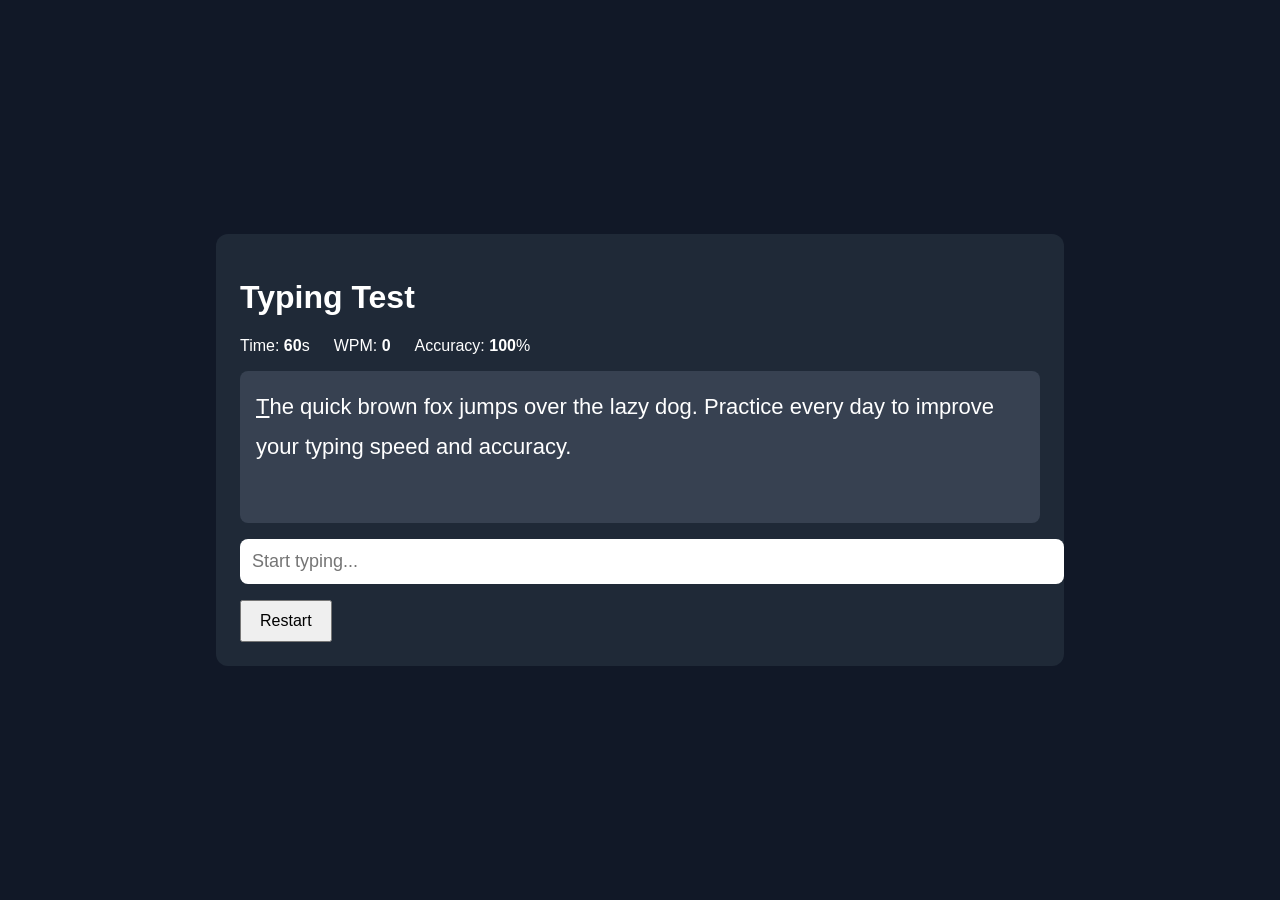
==== index.html @ 37bedf0f "Add files via upload" ====
<!DOCTYPE html>
<html lang="en">
<head>
<meta charset="UTF-8">
<meta name="viewport" content="width=device-width,initial-scale=1.0">
<title>Typing Test MVP</title>
<link rel="stylesheet" href="style.css">
</head>
<body>
<div class="container">
<h1>Typing Test</h1>
<div class="stats">
<span>Time: <b id="time">60</b>s</span>
<span>WPM: <b id="wpm">0</b></span>
<span>Accuracy: <b id="accuracy">100</b>%</span>
</div>
<div id="text" class="text"></div>
<input id="input" type="text" autocomplete="off" placeholder="Start typing...">
<div class="buttons">
<button id="restart">Restart</button>
</div>
</div>
<script src="script.js"></script>
</body>
</html>
---- style.css ----
body{font-family:Arial,sans-serif;background:#111827;color:#fff;display:flex;justify-content:center;align-items:center;height:100vh;margin:0}
.container{width:min(800px,90%);background:#1f2937;padding:24px;border-radius:12px}
.stats{display:flex;gap:24px;margin:16px 0}
.text{font-size:22px;line-height:1.8;background:#374151;padding:16px;border-radius:8px;min-height:120px}
.correct{color:#22c55e}.wrong{color:#ef4444}.current{text-decoration:underline}
input{width:100%;padding:12px;margin-top:16px;font-size:18px;border-radius:8px;border:none}
button{margin-top:16px;padding:10px 18px;font-size:16px}
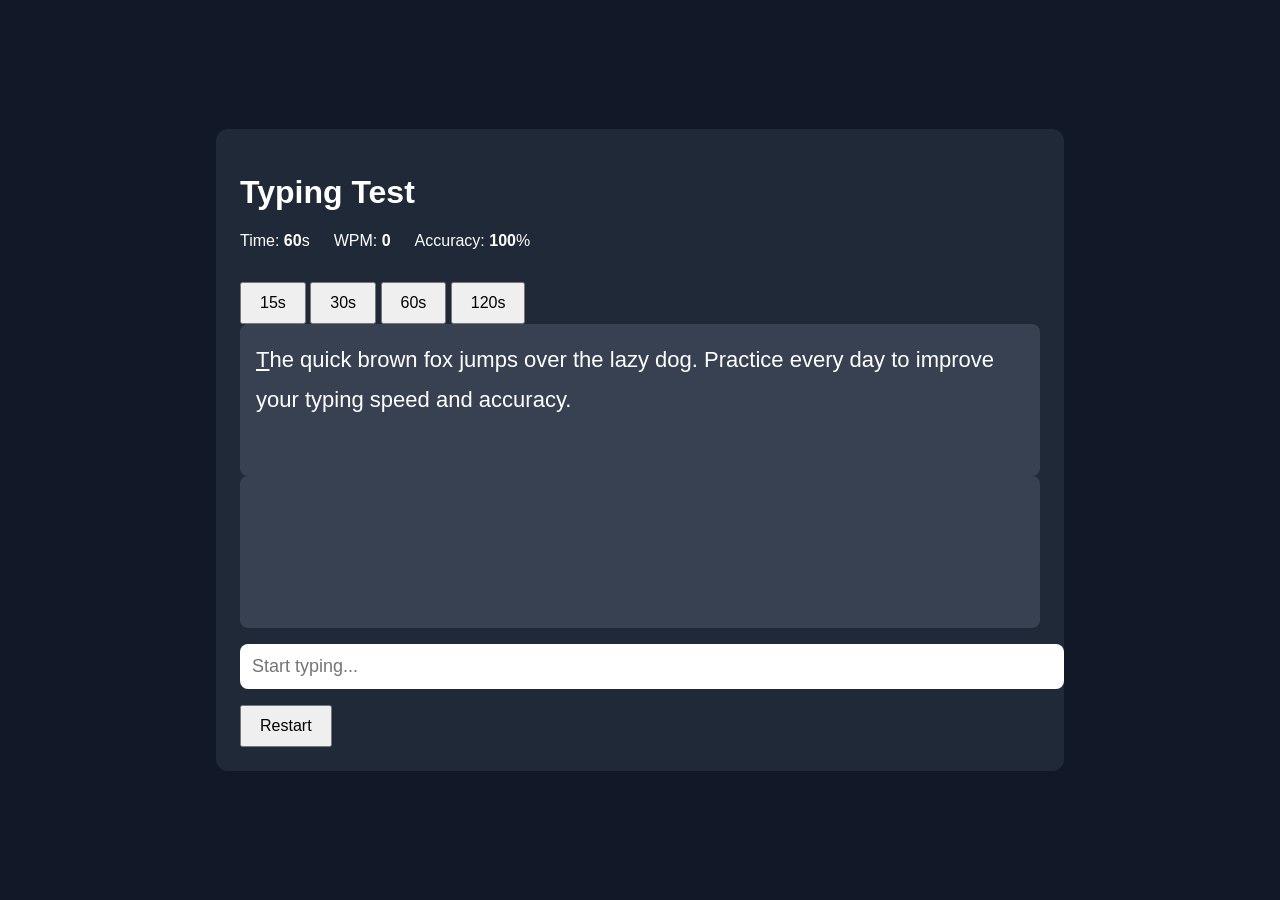
==== commit 1e7689ff: "Add duration buttons for typing test Added buttons to set typing duration options." ====
--- a/index.html
+++ b/index.html
@@ -14,6 +14,14 @@
 <span>WPM: <b id="wpm">0</b></span>
 <span>Accuracy: <b id="accuracy">100</b>%</span>
 </div>
+<div class="duration">
+    <button onclick="setDuration(15)">15s</button>
+    <button onclick="setDuration(30)">30s</button>
+    <button onclick="setDuration(60)">60s</button>
+    <button onclick="setDuration(120)">120s</button>
+</div>
+
+<div id="text" class="text"></div>
 <div id="text" class="text"></div>
 <input id="input" type="text" autocomplete="off" placeholder="Start typing...">
 <div class="buttons">
@@ -22,4 +30,4 @@
 </div>
 <script src="script.js"></script>
 </body>
-</html>+</html>
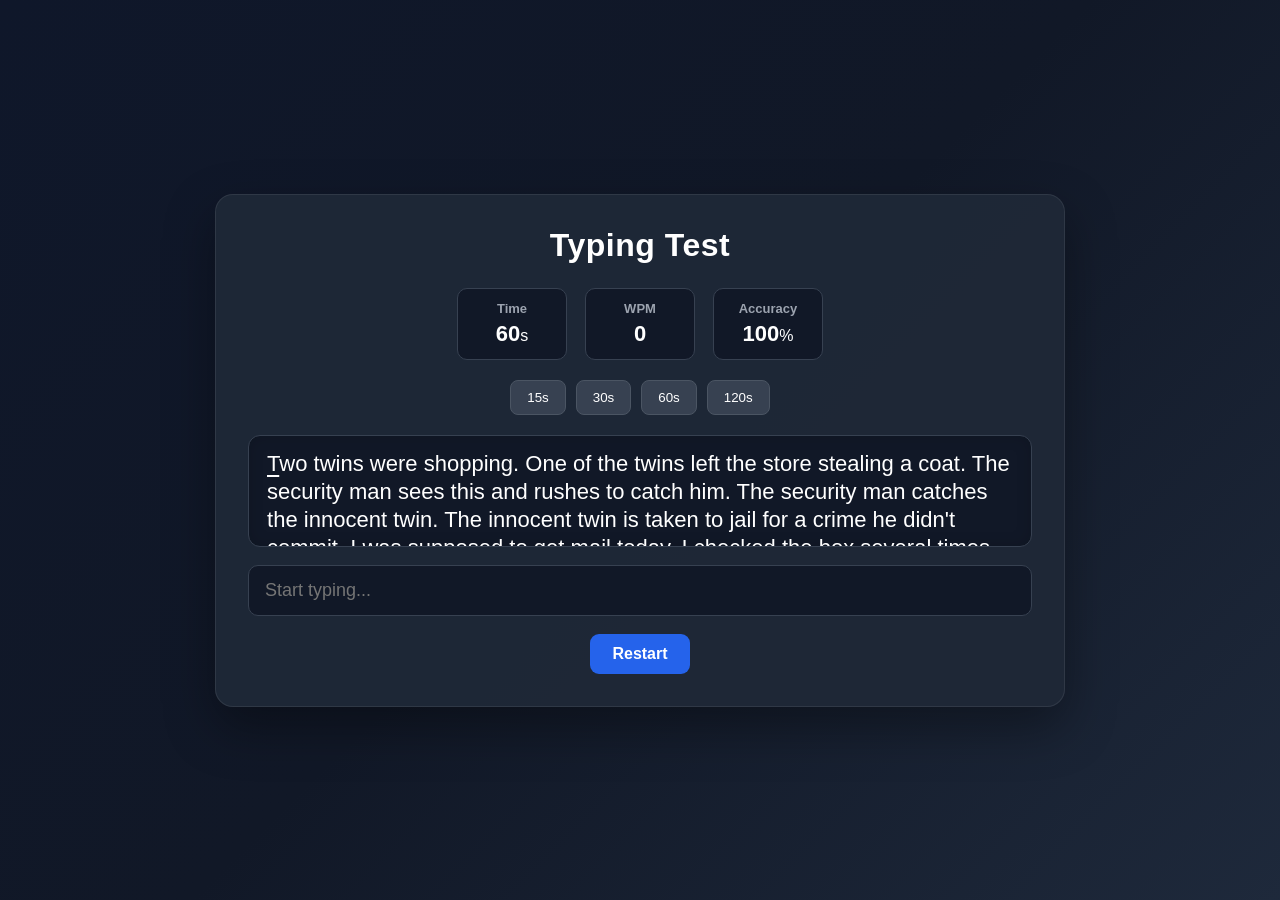
==== commit 294dfb0a: "ui fix" ====
--- a/index.html
+++ b/index.html
@@ -1,33 +1,95 @@
 <!DOCTYPE html>
 <html lang="en">
+
 <head>
-<meta charset="UTF-8">
-<meta name="viewport" content="width=device-width,initial-scale=1.0">
-<title>Typing Test MVP</title>
-<link rel="stylesheet" href="style.css">
+    <meta charset="UTF-8">
+
+    <meta
+        name="viewport"
+        content="width=device-width, initial-scale=1.0"
+    >
+
+    <title>Typing Speed Tester</title>
+
+    <link rel="stylesheet" href="style.css">
 </head>
+
 <body>
-<div class="container">
-<h1>Typing Test</h1>
-<div class="stats">
-<span>Time: <b id="time">60</b>s</span>
-<span>WPM: <b id="wpm">0</b></span>
-<span>Accuracy: <b id="accuracy">100</b>%</span>
-</div>
-<div class="duration">
-    <button onclick="setDuration(15)">15s</button>
-    <button onclick="setDuration(30)">30s</button>
-    <button onclick="setDuration(60)">60s</button>
-    <button onclick="setDuration(120)">120s</button>
-</div>
 
-<div id="text" class="text"></div>
-<div id="text" class="text"></div>
-<input id="input" type="text" autocomplete="off" placeholder="Start typing...">
-<div class="buttons">
-<button id="restart">Restart</button>
-</div>
-</div>
-<script src="script.js"></script>
+    <div class="container">
+
+        <h1>Typing Test</h1>
+
+        <!-- Test statistics -->
+        <div class="stats">
+
+            <div>
+                <strong>Time</strong>
+                <span id="time">60</span>s
+            </div>
+
+            <div>
+                <strong>WPM</strong>
+                <span id="wpm">0</span>
+            </div>
+
+            <div>
+                <strong>Accuracy</strong>
+                <span id="accuracy">100</span>%
+            </div>
+
+        </div>
+
+
+        <!-- Test duration -->
+        <div class="duration">
+
+            <button onclick="setDuration(15)">
+                15s
+            </button>
+
+            <button onclick="setDuration(30)">
+                30s
+            </button>
+
+            <button onclick="setDuration(60)">
+                60s
+            </button>
+
+            <button onclick="setDuration(120)">
+                120s
+            </button>
+
+        </div>
+
+
+        <!-- Typing passage -->
+        <div
+            class="text"
+            id="text"
+        ></div>
+
+
+        <!-- User typing input -->
+        <input
+            type="text"
+            id="input"
+            placeholder="Start typing..."
+            autocomplete="off"
+            spellcheck="false"
+        >
+
+
+        <!-- Restart current test -->
+        <button id="restart">
+            Restart
+        </button>
+
+    </div>
+
+
+    <script src="script.js"></script>
+
 </body>
-</html>
+
+</html>
--- a/style.css
+++ b/style.css
@@ -1,7 +1,200 @@
-body{font-family:Arial,sans-serif;background:#111827;color:#fff;display:flex;justify-content:center;align-items:center;height:100vh;margin:0}
-.container{width:min(800px,90%);background:#1f2937;padding:24px;border-radius:12px}
-.stats{display:flex;gap:24px;margin:16px 0}
-.text{font-size:22px;line-height:1.8;background:#374151;padding:16px;border-radius:8px;min-height:120px}
-.correct{color:#22c55e}.wrong{color:#ef4444}.current{text-decoration:underline}
-input{width:100%;padding:12px;margin-top:16px;font-size:18px;border-radius:8px;border:none}
-button{margin-top:16px;padding:10px 18px;font-size:16px}
+* {
+    box-sizing: border-box;
+}
+
+body {
+    font-family: Arial, sans-serif;
+    background: linear-gradient(135deg, #0f172a, #111827, #1e293b);
+    color: #ffffff;
+    display: flex;
+    justify-content: center;
+    align-items: center;
+    min-height: 100vh;
+    margin: 0;
+    padding: 20px;
+}
+
+.container {
+    width: min(850px, 95%);
+    background: rgba(31, 41, 55, 0.95);
+    padding: 32px;
+    border-radius: 18px;
+    box-shadow: 0 20px 50px rgba(0, 0, 0, 0.35);
+    border: 1px solid rgba(255, 255, 255, 0.08);
+}
+
+h1 {
+    text-align: center;
+    margin: 0 0 24px;
+    font-size: 32px;
+    letter-spacing: 0.5px;
+}
+
+.stats {
+    display: flex;
+    justify-content: center;
+    gap: 18px;
+    margin: 20px 0;
+    flex-wrap: wrap;
+}
+
+.stats div {
+    background: #111827;
+    padding: 12px 20px;
+    border-radius: 10px;
+    min-width: 110px;
+    text-align: center;
+    border: 1px solid #374151;
+}
+
+.stats strong {
+    display: block;
+    font-size: 13px;
+    color: #9ca3af;
+    margin-bottom: 5px;
+}
+
+.stats span {
+    font-size: 22px;
+    font-weight: bold;
+}
+
+.duration {
+    display: flex;
+    justify-content: center;
+    gap: 10px;
+    flex-wrap: wrap;
+    margin: 20px 0;
+}
+
+.duration button {
+    margin-top: 0;
+    padding: 9px 16px;
+    border: 1px solid #4b5563;
+    background: #374151;
+    color: white;
+    border-radius: 8px;
+    cursor: pointer;
+    transition: 0.2s ease;
+}
+
+.duration button:hover {
+    background: #4b5563;
+    transform: translateY(-1px);
+}
+
+.text {
+    font-size: 22px;
+    line-height: 28px;
+
+    /* Exactly four lines */
+    height: 112px;
+    overflow: hidden;
+
+    background: #111827;
+    padding: 14px 18px;
+    border-radius: 12px;
+
+    border: 1px solid #374151;
+    box-shadow: inset 0 0 15px rgba(0, 0, 0, 0.15);
+
+    word-wrap: break-word;
+}
+
+.correct {
+    color: #22c55e;
+}
+
+.wrong {
+    color: #ef4444;
+    text-decoration: underline;
+}
+
+.current {
+    text-decoration: underline;
+    text-decoration-thickness: 2px;
+    text-underline-offset: 4px;
+}
+
+input {
+    width: 100%;
+    padding: 14px 16px;
+    margin-top: 18px;
+
+    font-size: 18px;
+    color: white;
+    background: #111827;
+
+    border: 1px solid #374151;
+    border-radius: 10px;
+
+    outline: none;
+    transition: 0.2s ease;
+}
+
+input:focus {
+    border-color: #60a5fa;
+    box-shadow: 0 0 0 3px rgba(96, 165, 250, 0.15);
+}
+
+input:disabled {
+    opacity: 0.6;
+    cursor: not-allowed;
+}
+
+#restart {
+    display: block;
+    margin: 18px auto 0;
+
+    padding: 11px 22px;
+
+    font-size: 16px;
+    font-weight: bold;
+
+    color: white;
+    background: #2563eb;
+
+    border: none;
+    border-radius: 9px;
+
+    cursor: pointer;
+    transition: 0.2s ease;
+}
+
+#restart:hover {
+    background: #1d4ed8;
+    transform: translateY(-1px);
+}
+
+#restart:active {
+    transform: translateY(0);
+}
+
+@media (max-width: 600px) {
+    .container {
+        padding: 20px;
+    }
+
+    h1 {
+        font-size: 26px;
+    }
+
+    .text {
+        font-size: 18px;
+        line-height: 25px;
+        height: 100px;
+    }
+
+    input {
+        font-size: 16px;
+    }
+
+    .stats {
+        gap: 10px;
+    }
+
+    .stats div {
+        min-width: 90px;
+        padding: 10px;
+    }
+}
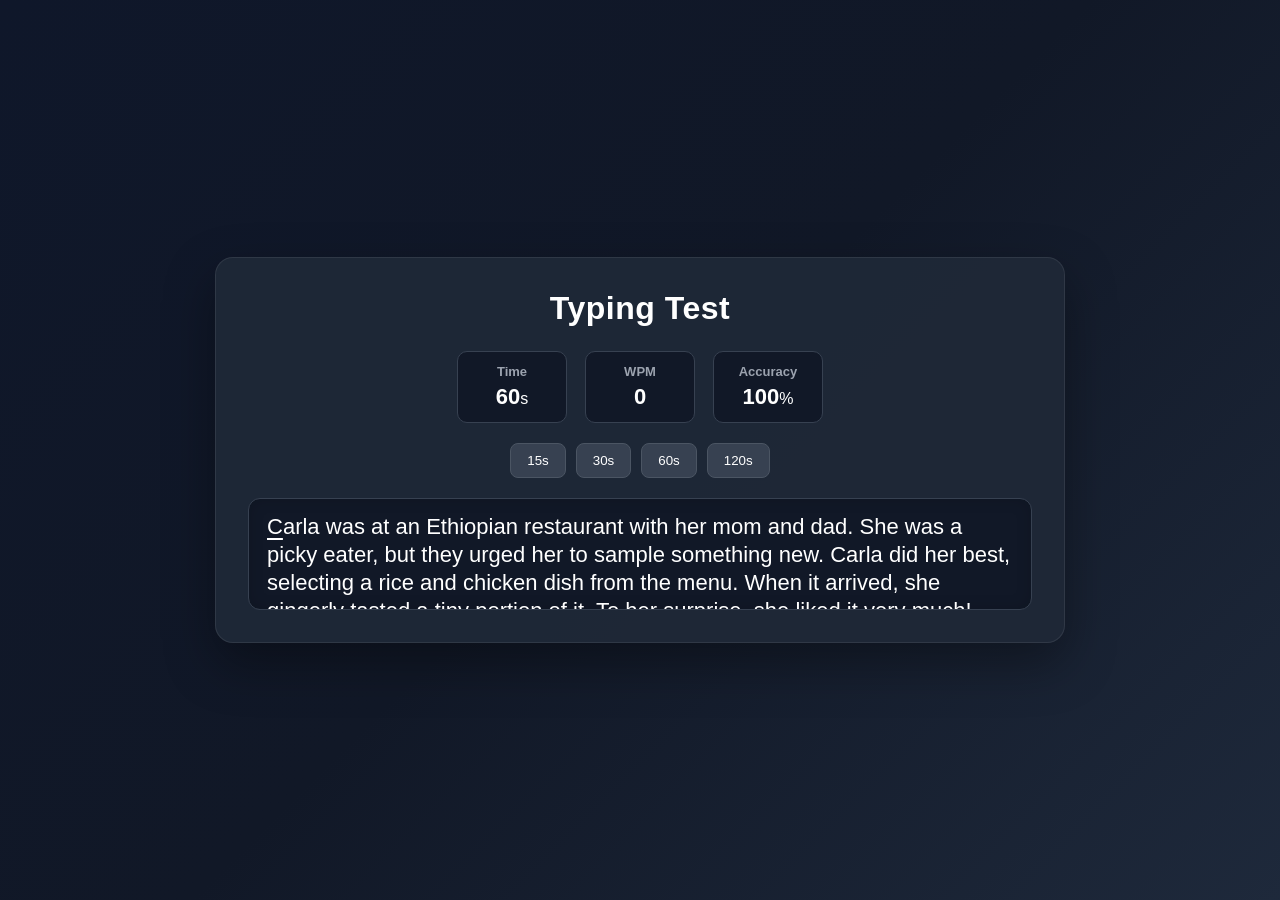
==== commit d88a32c5: "typing space issue fixing !!" ====
--- a/index.html
+++ b/index.html
@@ -70,21 +70,6 @@
         ></div>
 
 
-        <!-- User typing input -->
-        <input
-            type="text"
-            id="input"
-            placeholder="Start typing..."
-            autocomplete="off"
-            spellcheck="false"
-        >
-
-
-        <!-- Restart current test -->
-        <button id="restart">
-            Restart
-        </button>
-
     </div>
 
 
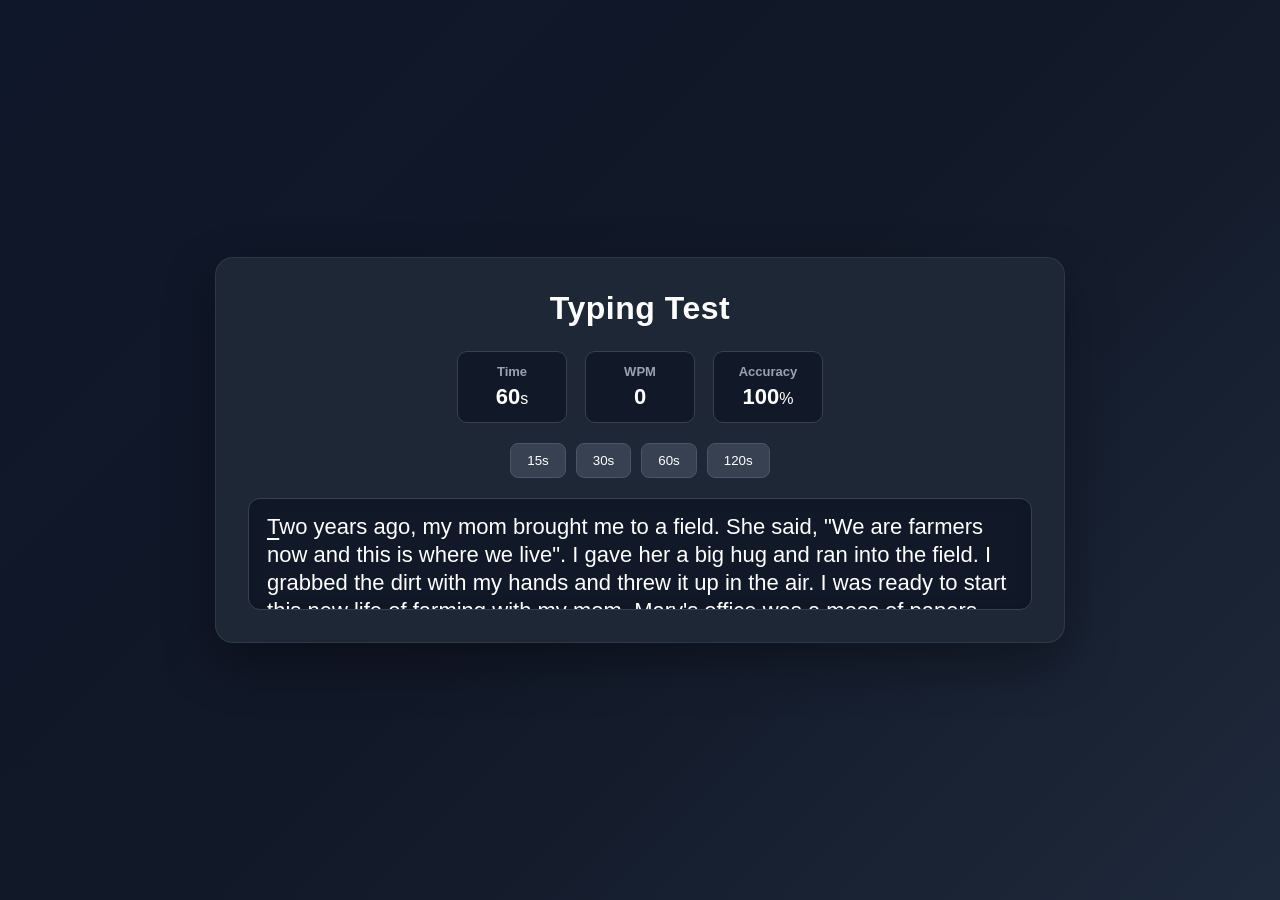
==== commit 78c1ddc7: "fixing error in the prev fix bcoz the text was not showing" ====
--- a/index.html
+++ b/index.html
@@ -20,7 +20,6 @@
 
         <h1>Typing Test</h1>
 
-        <!-- Test statistics -->
         <div class="stats">
 
             <div>
@@ -41,7 +40,6 @@
         </div>
 
 
-        <!-- Test duration -->
         <div class="duration">
 
             <button onclick="setDuration(15)">
@@ -63,12 +61,23 @@
         </div>
 
 
-        <!-- Typing passage -->
+        <!-- Visible typing passage -->
         <div
             class="text"
             id="text"
+            tabindex="0"
         ></div>
 
+
+        <!-- Invisible input used only to capture keyboard -->
+        <input
+            id="input"
+            class="hidden-input"
+            type="text"
+            autocomplete="off"
+            autocapitalize="off"
+            spellcheck="false"
+        >
 
     </div>
 
--- a/style.css
+++ b/style.css
@@ -198,3 +198,16 @@
         padding: 10px;
     }
 }
+.hidden-input {
+    position: absolute;
+
+    width: 1px;
+    height: 1px;
+
+    opacity: 0;
+
+    pointer-events: none;
+
+    border: none;
+    outline: none;
+}
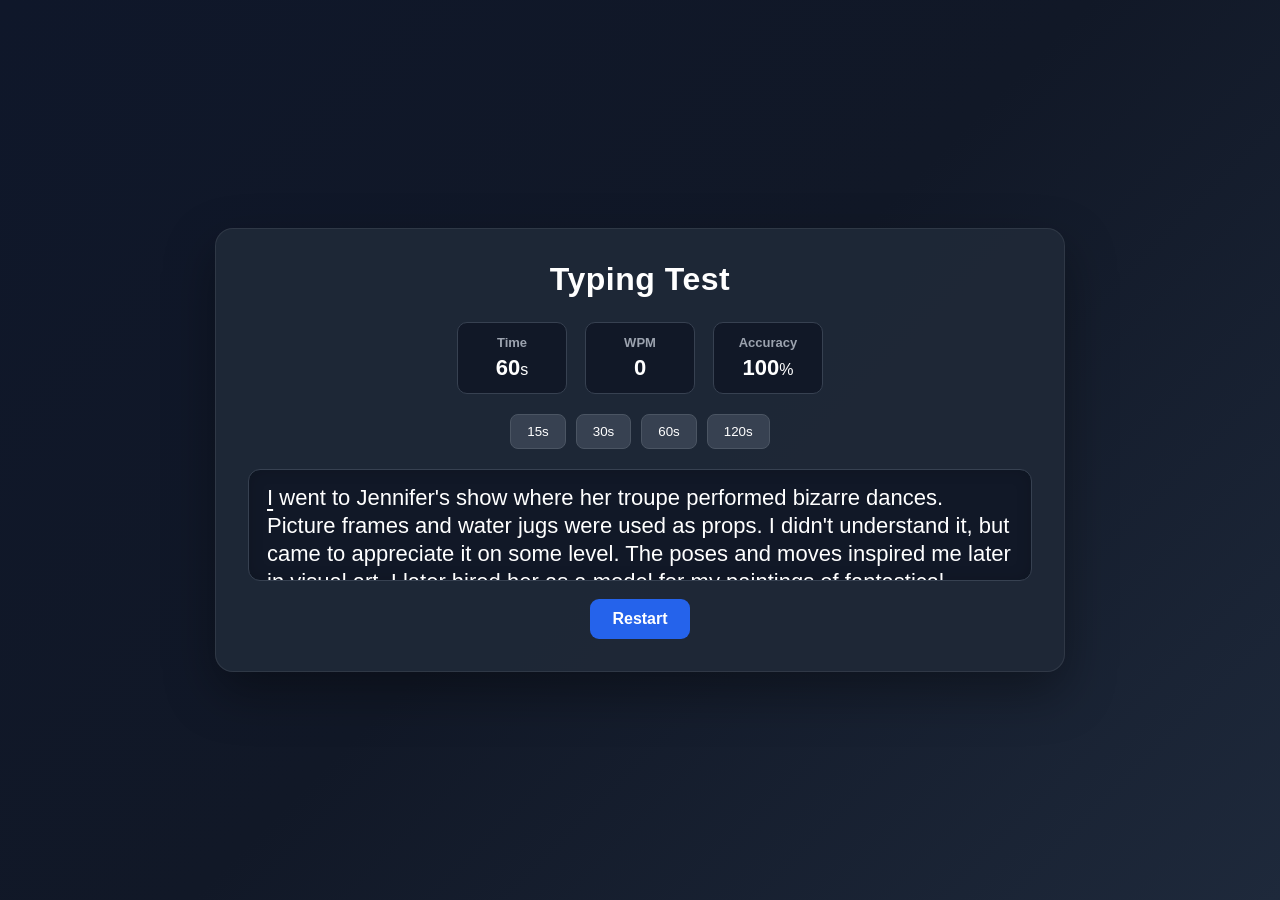
==== commit 2446d944: "restart button" ====
--- a/index.html
+++ b/index.html
@@ -20,6 +20,7 @@
 
         <h1>Typing Test</h1>
 
+        <!-- Statistics -->
         <div class="stats">
 
             <div>
@@ -40,6 +41,7 @@
         </div>
 
 
+        <!-- Test duration -->
         <div class="duration">
 
             <button onclick="setDuration(15)">
@@ -61,7 +63,7 @@
         </div>
 
 
-        <!-- Visible typing passage -->
+        <!-- Typing passage -->
         <div
             class="text"
             id="text"
@@ -69,7 +71,7 @@
         ></div>
 
 
-        <!-- Invisible input used only to capture keyboard -->
+        <!-- Hidden input used to capture keyboard typing -->
         <input
             id="input"
             class="hidden-input"
@@ -79,6 +81,12 @@
             spellcheck="false"
         >
 
+
+        <!-- Restart button -->
+        <button id="restart">
+            Restart
+        </button>
+
     </div>
 
 
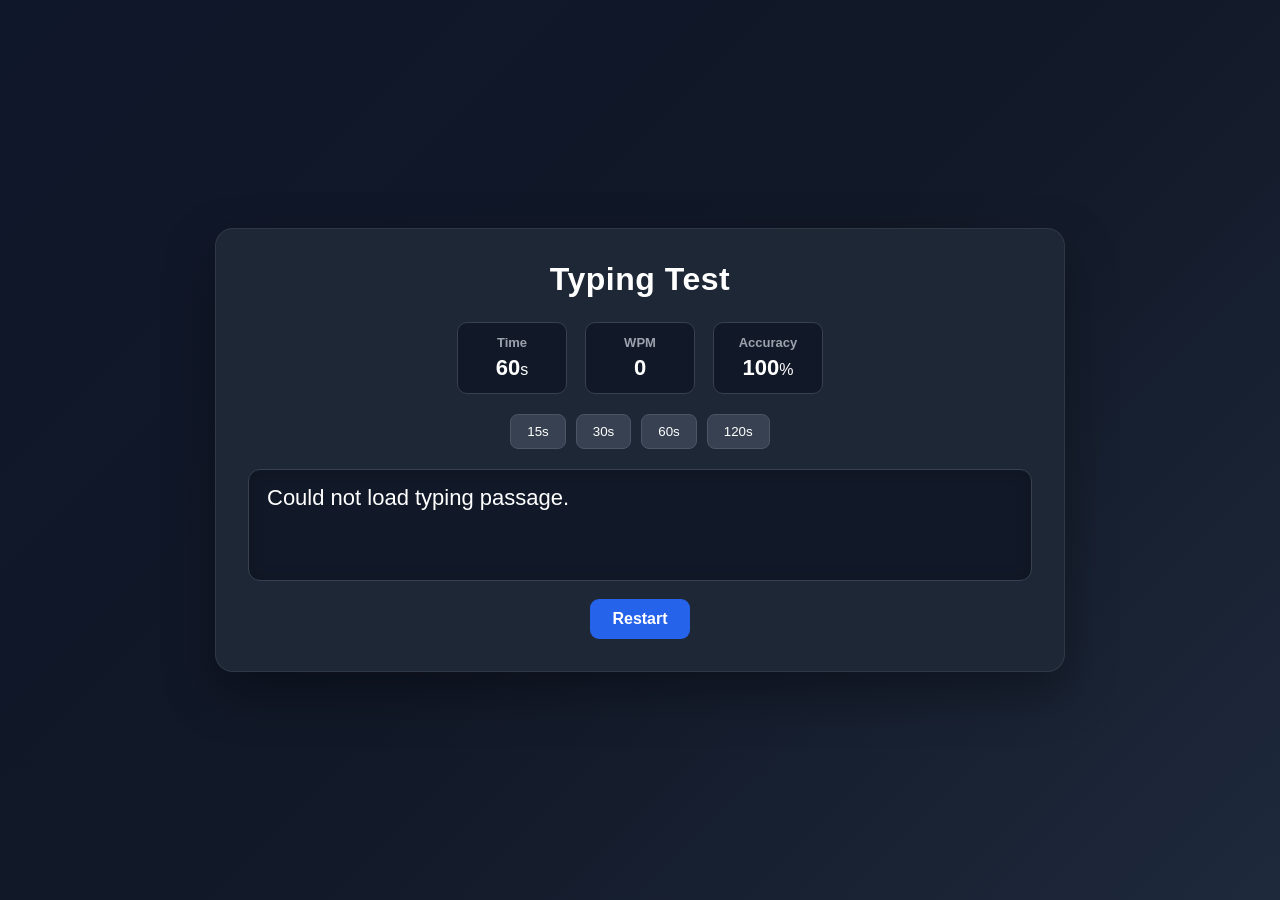
==== commit bb19b2e5: "grpaph and duplicate removal" ====
--- a/index.html
+++ b/index.html
@@ -87,6 +87,10 @@
             Restart
         </button>
 
+
+        <!-- Performance graph -->
+        <canvas id="performanceChart"></canvas>
+
     </div>
 
 
--- a/style.css
+++ b/style.css
@@ -6,9 +6,11 @@
     font-family: Arial, sans-serif;
     background: linear-gradient(135deg, #0f172a, #111827, #1e293b);
     color: #ffffff;
+
     display: flex;
     justify-content: center;
     align-items: center;
+
     min-height: 100vh;
     margin: 0;
     padding: 20px;
@@ -16,87 +18,152 @@
 
 .container {
     width: min(850px, 95%);
+
     background: rgba(31, 41, 55, 0.95);
+
     padding: 32px;
+
     border-radius: 18px;
-    box-shadow: 0 20px 50px rgba(0, 0, 0, 0.35);
+
+    box-shadow:
+        0 20px 50px rgba(0, 0, 0, 0.35);
+
     border: 1px solid rgba(255, 255, 255, 0.08);
 }
 
 h1 {
     text-align: center;
+
     margin: 0 0 24px;
+
     font-size: 32px;
+
     letter-spacing: 0.5px;
 }
+
+
+/* =========================
+   STATISTICS
+   ========================= */
 
 .stats {
     display: flex;
     justify-content: center;
+
     gap: 18px;
+
     margin: 20px 0;
+
     flex-wrap: wrap;
 }
 
 .stats div {
     background: #111827;
+
     padding: 12px 20px;
+
     border-radius: 10px;
+
     min-width: 110px;
+
     text-align: center;
+
     border: 1px solid #374151;
+
+    transition: 0.2s ease;
+}
+
+.stats div:hover {
+    border-color: #4b5563;
+
+    transform: translateY(-2px);
 }
 
 .stats strong {
     display: block;
+
     font-size: 13px;
+
     color: #9ca3af;
+
     margin-bottom: 5px;
 }
 
 .stats span {
     font-size: 22px;
+
     font-weight: bold;
 }
+
+
+/* =========================
+   DURATION BUTTONS
+   ========================= */
 
 .duration {
     display: flex;
     justify-content: center;
+
     gap: 10px;
+
     flex-wrap: wrap;
+
     margin: 20px 0;
 }
 
 .duration button {
     margin-top: 0;
+
     padding: 9px 16px;
+
     border: 1px solid #4b5563;
+
     background: #374151;
+
     color: white;
+
     border-radius: 8px;
+
     cursor: pointer;
+
     transition: 0.2s ease;
 }
 
 .duration button:hover {
     background: #4b5563;
+
     transform: translateY(-1px);
 }
+
+.duration button:active {
+    transform: translateY(0);
+}
+
+
+/* =========================
+   TYPING TEXT
+   ========================= */
 
 .text {
     font-size: 22px;
+
     line-height: 28px;
 
     /* Exactly four lines */
     height: 112px;
+
     overflow: hidden;
 
     background: #111827;
+
     padding: 14px 18px;
+
     border-radius: 12px;
 
     border: 1px solid #374151;
-    box-shadow: inset 0 0 15px rgba(0, 0, 0, 0.15);
+
+    box-shadow:
+        inset 0 0 15px rgba(0, 0, 0, 0.15);
 
     word-wrap: break-word;
 }
@@ -107,70 +174,246 @@
 
 .wrong {
     color: #ef4444;
+
     text-decoration: underline;
 }
 
 .current {
     text-decoration: underline;
+
     text-decoration-thickness: 2px;
+
     text-underline-offset: 4px;
 }
+
+
+/* =========================
+   HIDDEN INPUT
+   ========================= */
 
 input {
     width: 100%;
+
     padding: 14px 16px;
+
     margin-top: 18px;
 
     font-size: 18px;
+
     color: white;
+
     background: #111827;
 
     border: 1px solid #374151;
+
     border-radius: 10px;
 
     outline: none;
+
     transition: 0.2s ease;
 }
 
 input:focus {
     border-color: #60a5fa;
-    box-shadow: 0 0 0 3px rgba(96, 165, 250, 0.15);
+
+    box-shadow:
+        0 0 0 3px rgba(96, 165, 250, 0.15);
 }
 
 input:disabled {
     opacity: 0.6;
+
     cursor: not-allowed;
 }
+
+.hidden-input {
+    position: absolute;
+
+    width: 1px;
+    height: 1px;
+
+    opacity: 0;
+
+    pointer-events: none;
+
+    border: none;
+    outline: none;
+}
+
+
+/* =========================
+   RESTART BUTTON
+   ========================= */
 
 #restart {
     display: block;
+
     margin: 18px auto 0;
 
     padding: 11px 22px;
 
     font-size: 16px;
+
     font-weight: bold;
 
     color: white;
+
     background: #2563eb;
 
     border: none;
+
     border-radius: 9px;
 
     cursor: pointer;
+
     transition: 0.2s ease;
 }
 
 #restart:hover {
     background: #1d4ed8;
+
     transform: translateY(-1px);
+
+    box-shadow:
+        0 5px 15px rgba(37, 99, 235, 0.25);
 }
 
 #restart:active {
     transform: translateY(0);
-}
+
+    box-shadow: none;
+}
+
+
+/* =========================
+   RESULTS SCREEN
+   ========================= */
+
+.results-screen {
+    margin-top: 10px;
+
+    width: 100%;
+
+    text-align: center;
+
+    animation: resultsAppear 0.4s ease;
+}
+
+.results-screen h1 {
+    margin-bottom: 24px;
+
+    font-size: 30px;
+}
+
+
+/* =========================
+   RESULT CARD
+   ========================= */
+
+.results-card {
+    display: flex;
+
+    justify-content: center;
+
+    gap: 20px;
+
+    margin-bottom: 28px;
+
+    flex-wrap: wrap;
+}
+
+.result-item {
+    min-width: 150px;
+
+    padding: 18px 25px;
+
+    background: #111827;
+
+    border: 1px solid #374151;
+
+    border-radius: 12px;
+
+    box-shadow:
+        0 8px 20px rgba(0, 0, 0, 0.2);
+
+    transition: 0.2s ease;
+}
+
+.result-item:hover {
+    border-color: #4b5563;
+
+    transform: translateY(-2px);
+}
+
+.result-item span {
+    display: block;
+
+    color: #9ca3af;
+
+    font-size: 14px;
+
+    margin-bottom: 8px;
+}
+
+.result-item strong {
+    display: block;
+
+    font-size: 28px;
+
+    color: #ffffff;
+}
+
+
+/* =========================
+   PERFORMANCE GRAPH
+   ========================= */
+
+#performanceChart {
+    display: block;
+
+    width: 100%;
+
+    height: 350px;
+
+    margin: 10px auto 0;
+
+    background: #111827;
+
+    border: 1px solid #374151;
+
+    border-radius: 14px;
+
+    box-shadow:
+        inset 0 0 20px rgba(0, 0, 0, 0.18),
+        0 8px 25px rgba(0, 0, 0, 0.15);
+}
+
+
+/* =========================
+   RESULT ANIMATION
+   ========================= */
+
+@keyframes resultsAppear {
+    from {
+        opacity: 0;
+
+        transform: translateY(10px);
+    }
+
+    to {
+        opacity: 1;
+
+        transform: translateY(0);
+    }
+}
+
+
+/* =========================
+   MOBILE
+   ========================= */
 
 @media (max-width: 600px) {
+
     .container {
         padding: 20px;
     }
@@ -181,7 +424,9 @@
 
     .text {
         font-size: 18px;
+
         line-height: 25px;
+
         height: 100px;
     }
 
@@ -195,19 +440,31 @@
 
     .stats div {
         min-width: 90px;
+
         padding: 10px;
     }
-}
-.hidden-input {
-    position: absolute;
-
-    width: 1px;
-    height: 1px;
-
-    opacity: 0;
-
-    pointer-events: none;
-
-    border: none;
-    outline: none;
+
+    .results-screen h1 {
+        font-size: 26px;
+    }
+
+    .results-card {
+        gap: 10px;
+    }
+
+    .result-item {
+        min-width: 120px;
+
+        padding: 15px 18px;
+    }
+
+    .result-item strong {
+        font-size: 24px;
+    }
+
+    #performanceChart {
+        height: 300px;
+
+        margin-top: 5px;
+    }
 }
